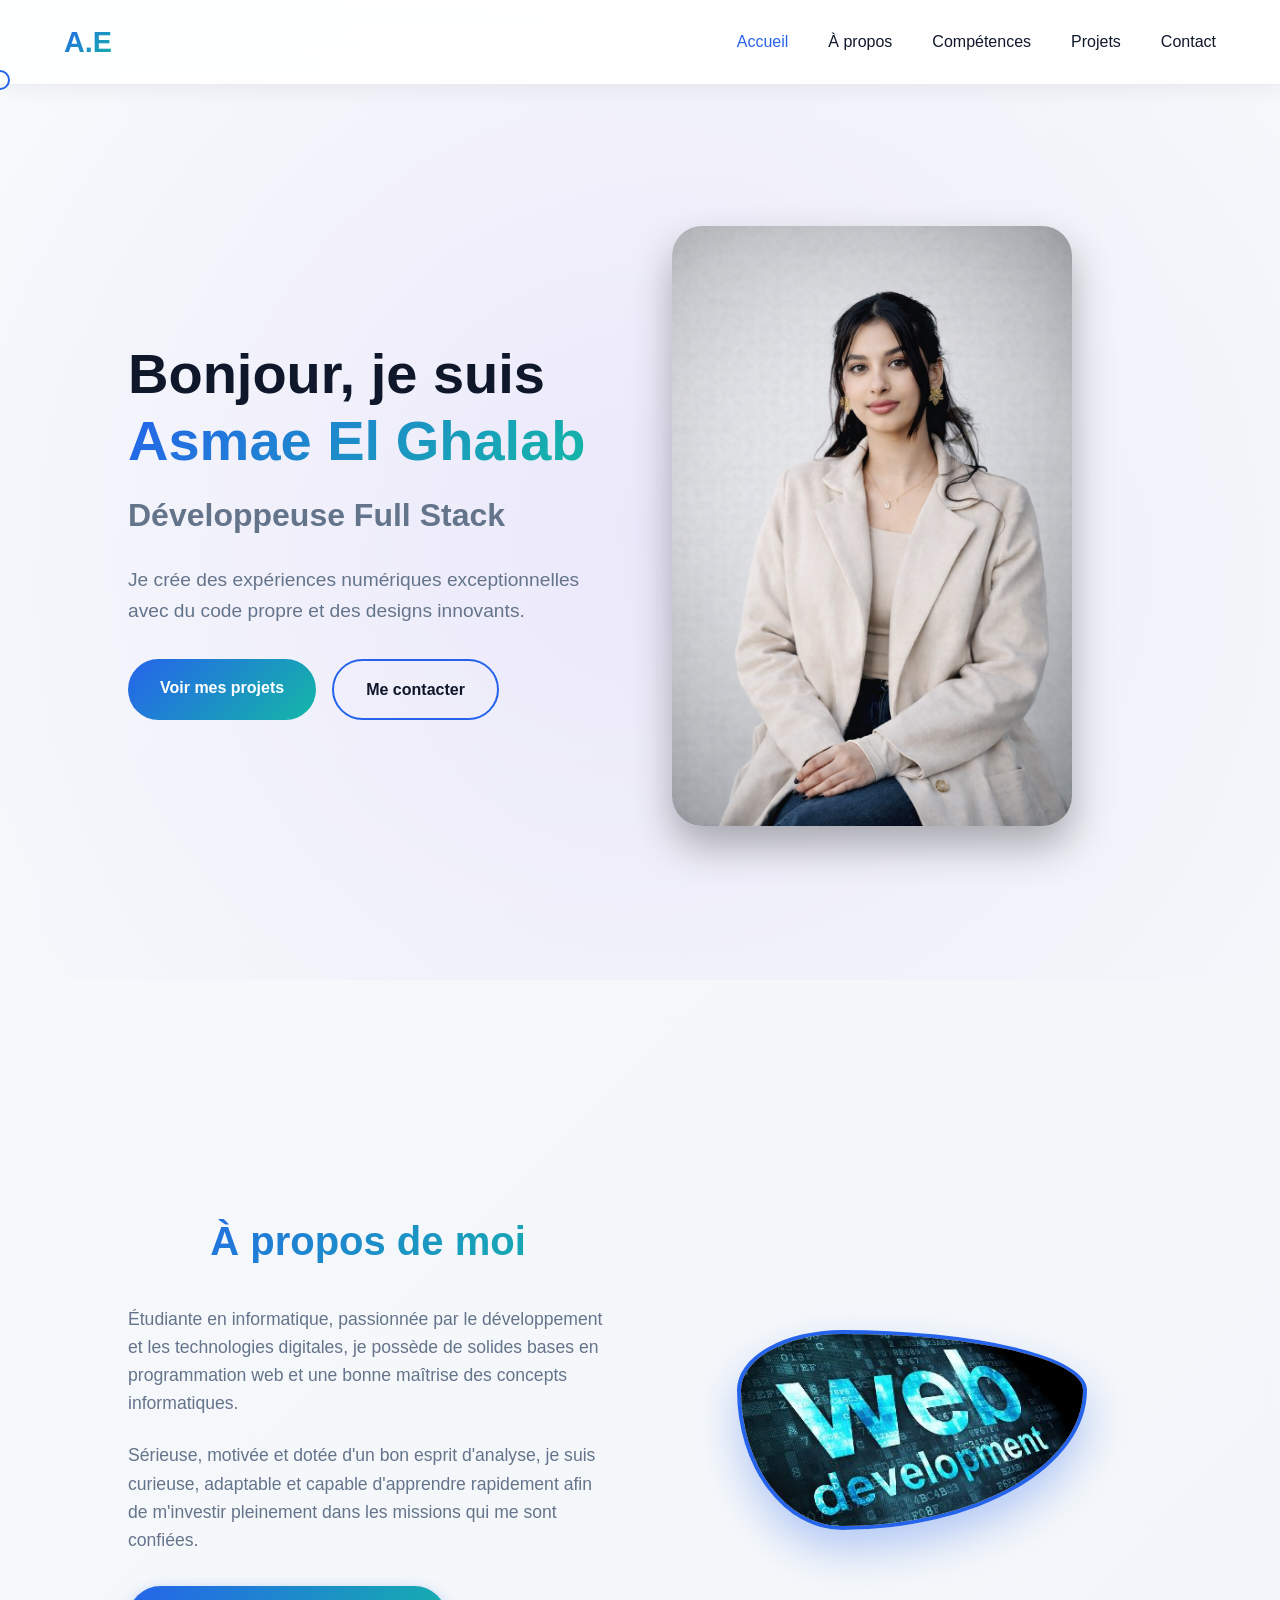
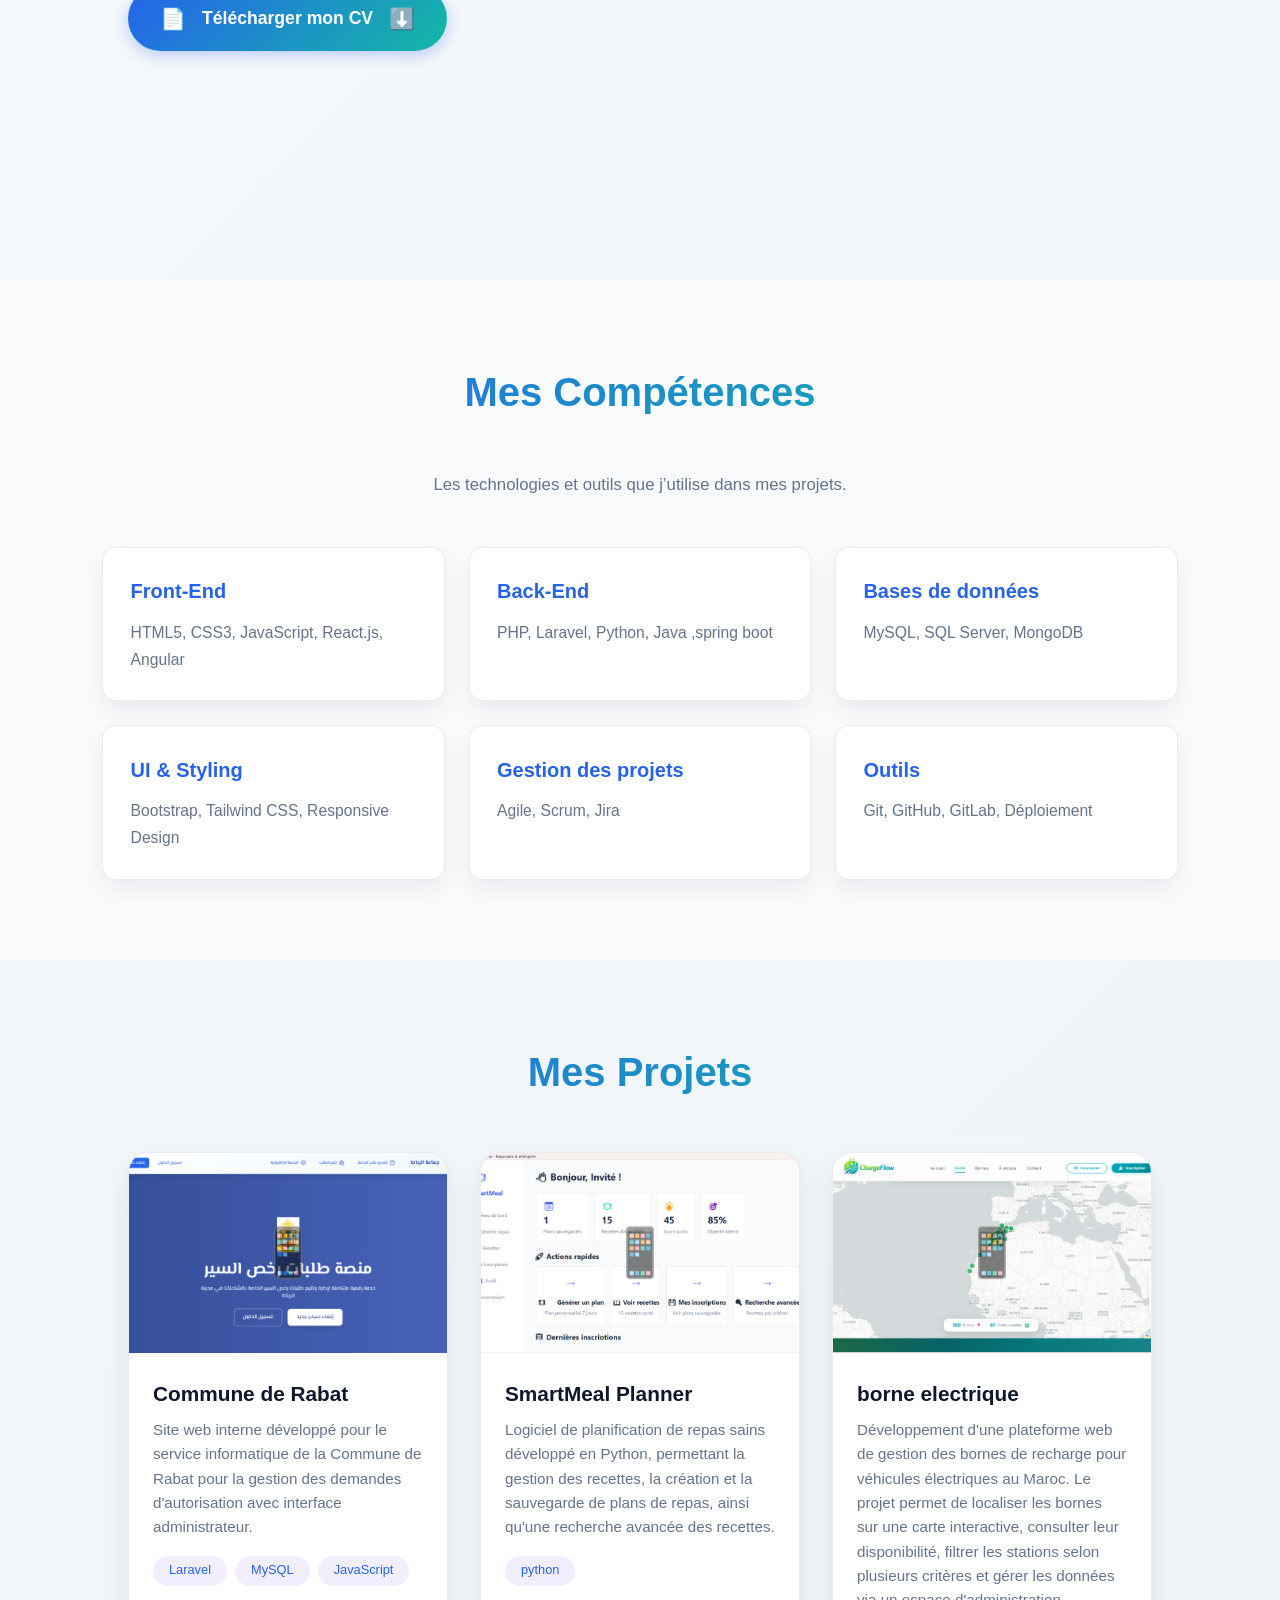
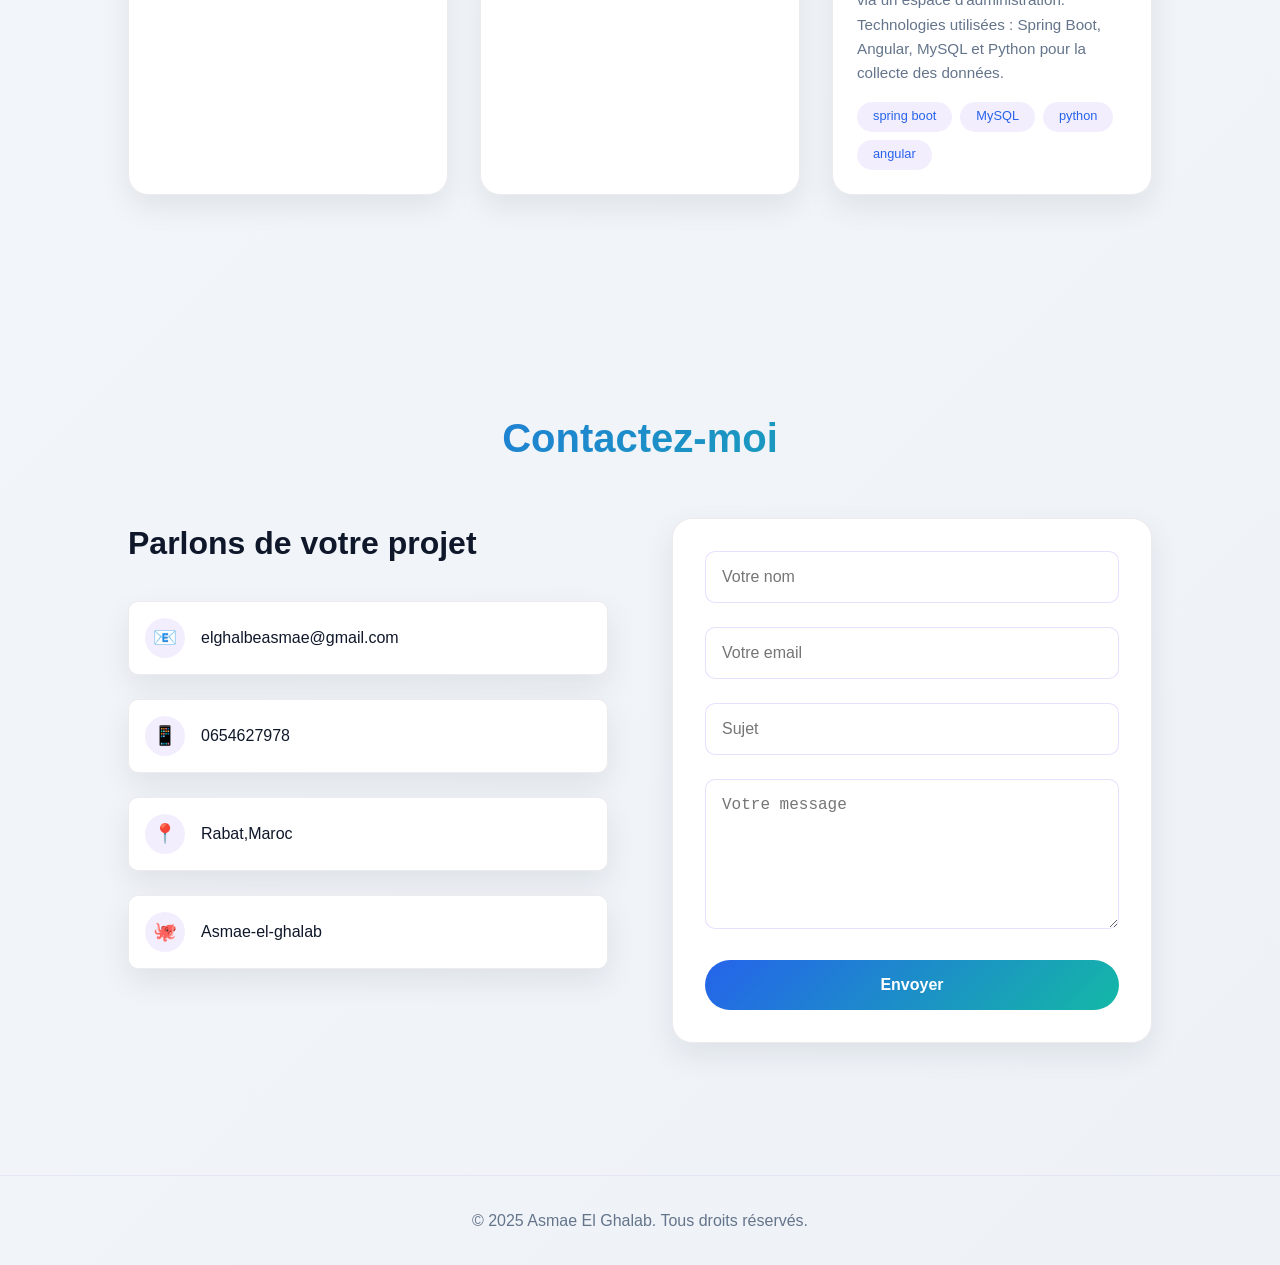
==== portfolio.html @ a7ee4164 "Initial commit" ====
<!DOCTYPE html>
<html lang="fr">
<head>
    <meta charset="UTF-8">
    <meta name="viewport" content="width=device-width, initial-scale=1.0">
    <title>Asmae El Ghalab - Développeuse Portfolio</title>
     <link rel="stylesheet" href="portfolio.css">
   
</head>
<body>
    <!-- Loader -->
    <div class="loader" id="loader">
        <div class="loader-text">Asmae EL GHALAB</div>
    </div>

    <!-- Custom Cursor -->
    <div class="cursor" id="cursor"></div>

    <!-- Navigation -->
    <nav>
        <div class="logo">A.E</div>
        <ul class="nav-links" id="navLinks">
            <li><a href="#home">Accueil</a></li>
            <li><a href="#about">À propos</a></li>
             <li><a href="#skills">Compétences</a></li>
            <li><a href="#projects">Projets</a></li>
            <li><a href="#contact">Contact</a></li>
        </ul>
        <div class="menu-toggle" id="menuToggle">
            <span></span>
            <span></span>
            <span></span>
        </div>
    </nav>

    <main>
        <!-- Hero Section -->
        <section id="home" class="hero">
            <div class="hero-content">
                <div class="hero-text">
                    <h1>Bonjour, je suis <span class="name">Asmae El Ghalab</span></h1>
                    <h2>Développeuse Full Stack</h2>
                    <p>Je crée des expériences numériques exceptionnelles avec du code propre et des designs innovants.</p>
                    <div class="hero-buttons">
                        <a href="#projects" class="btn btn-primary">Voir mes projets</a>
                        <a href="#contact" class="btn btn-outline">Me contacter</a>
                    </div>
                </div>
                <div class="hero-image">
                    <img src="imageA.png" alt="Asmae El Ghalab">
                </div>
            </div>
        </section>

        <!-- About Section -->
      <!-- About Section -->
<section id="about">
    <div class="about-content">
        <div class="about-text">
            <h2 class="section-title">À propos de moi</h2>
            <p>Étudiante en informatique, passionnée par le développement et les technologies digitales, je possède de solides bases en programmation web et une bonne maîtrise des concepts informatiques.</p>
            <p>Sérieuse, motivée et dotée d'un bon esprit d'analyse, je suis curieuse, adaptable et capable d'apprendre rapidement afin de m'investir pleinement dans les missions qui me sont confiées.</p>
            
            <!-- Bouton de téléchargement du CV -->
            <div class="cv-download">
                <a href="c:\Users\hp\Downloads\Black and White Simple Corporate Resume (2).pdf" download="Black and White Simple Corporate Resume (2).pdf" class="btn-cv">
                    <span class="cv-icon">📄</span>
                    Télécharger mon CV
                    <span class="download-icon">⬇️</span>
                </a>
            </div>
        </div>
          <div class="about-image">
            <img src="imageB.jpg" alt="Asmae El Ghalab" class="profile-image">
           
        </div>
       
    </div>
</section>
         <!-- Skills Section -->
<section id="skills" class="skills-section">
    <h2 class="section-title">Mes Compétences</h2>
    <p class="skills-subtitle">Les technologies et outils que j’utilise dans mes projets.</p>

    <div class="simple-skills-grid">
        <div class="simple-skill-card">
            <h3>Front-End</h3>
            <p>HTML5, CSS3, JavaScript, React.js, Angular </p>
        </div>

        <div class="simple-skill-card">
            <h3>Back-End</h3>
            <p>PHP, Laravel, Python, Java ,spring boot </p>
        </div>

        <div class="simple-skill-card">
            <h3>Bases de données</h3>
            <p>MySQL, SQL Server, MongoDB</p>
        </div>

        <div class="simple-skill-card">
            <h3>UI & Styling</h3>
            <p>Bootstrap, Tailwind CSS, Responsive Design</p>
        </div>

        <div class="simple-skill-card">
            <h3>Gestion des projets </h3>
            <p>Agile, Scrum, Jira</p>
        </div>

        <div class="simple-skill-card">
            <h3>Outils</h3>
            <p>Git, GitHub, GitLab, Déploiement</p>
        </div>
    </div>
</section>
        <!-- Projects Section -->
        <section id="projects">
            <h2 class="section-title">Mes Projets</h2>
            <div class="projects-grid" id="projectsGrid">
                <!-- Projects will be loaded dynamically with JavaScript -->
            </div>
        </section>

        <!-- Contact Section -->
        <section id="contact">
            <h2 class="section-title">Contactez-moi</h2>
            <div class="contact-content">
                <div class="contact-info">
                    <h2>Parlons de votre projet</h2>
                    
                    <div class="contact-details">
                        <div class="contact-item">
                            <div class="contact-icon">📧</div>
                            <div>elghalbeasmae@gmail.com</div>
                        </div>
                        <div class="contact-item">
                            <div class="contact-icon">📱</div>
                            <div>0654627978</div>
                        </div>
                        <div class="contact-item">
                            <div class="contact-icon">📍</div>
                            <div>Rabat,Maroc </div>
                        </div>
                       <div class="contact-item">
    <div class="contact-icon">🐙</div>
    <a href="https://github.com/Asmae-el-ghalab" target="_blank" style="color: var(--text-light); text-decoration: none;">Asmae-el-ghalab</a>
</div>
                    </div>
                </div>

           <!-- Modifiez votre formulaire comme ceci -->
       <!-- Ça marche sans configuration, sans JavaScript, immédiatement -->
    <form class="contact-form" action="https://formsubmit.co/elghalbeasmae@gmail.com" method="POST">
    <input type="hidden" name="_captcha" value="false">
    <input type="hidden" name="_template" value="box">
    <input type="hidden" name="_subject" value="Nouveau message depuis mon portfolio">
   

    <div class="form-group">
        <input type="text" name="Nom" placeholder="Votre nom" required>
    </div>

    <div class="form-group">
        <input type="email" name="Email" placeholder="Votre email" required>
    </div>

    <div class="form-group">
        <input type="text" name="Sujet" placeholder="Sujet" required>
    </div>

    <div class="form-group">
        <textarea name="Message" placeholder="Votre message" required></textarea>
    </div>

    <button type="submit" class="btn btn-primary" style="width: 100%;">
        Envoyer
    </button>
</form>
            </div>
        </section>
    </main>

    <footer>
        <p>&copy; 2025 Asmae El Ghalab. Tous droits réservés.</p>
    </footer>

    <script>
        // Projects data
        
        // Loader
        window.addEventListener('load', () => {
            setTimeout(() => {
                document.getElementById('loader').classList.add('hidden');
            }, 1500);
        });

        // Custom cursor
        const cursor = document.getElementById('cursor');
        
        document.addEventListener('mousemove', (e) => {
            cursor.style.left = e.clientX + 'px';
            cursor.style.top = e.clientY + 'px';
        });

        // Add hover effect to interactive elements
        const interactiveElements = document.querySelectorAll('a, button, .project-card, .skill-tag, .contact-item');
        interactiveElements.forEach(el => {
            el.addEventListener('mouseenter', () => cursor.classList.add('hover'));
            el.addEventListener('mouseleave', () => cursor.classList.remove('hover'));
        });

        // Mobile menu toggle
        const menuToggle = document.getElementById('menuToggle');
        const navLinks = document.getElementById('navLinks');

        menuToggle.addEventListener('click', () => {
            menuToggle.classList.toggle('active');
            navLinks.classList.toggle('active');
        });

        // Close mobile menu when clicking a link
        document.querySelectorAll('.nav-links a').forEach(link => {
            link.addEventListener('click', () => {
                menuToggle.classList.remove('active');
                navLinks.classList.remove('active');
            });
        });

        // Load projects dynamically
const projectsGrid = document.getElementById('projectsGrid');

const mesProjets = [
    {
        title: "Commune de Rabat",
        description: "Site web interne développé pour le service informatique de la Commune de Rabat pour la gestion des demandes d'autorisation avec interface administrateur.",
        tech: ['Laravel', 'MySQL', 'JavaScript'],
        imageUrl: 'app1.png',
        githubUrl: 'https://github.com/Asmae-el-ghalab/autorisation-circulation.git'
    },
    {
        title: "SmartMeal Planner",
        description: " Logiciel de planification de repas sains développé en Python, permettant la gestion des recettes, la création et la sauvegarde de plans de repas, ainsi qu'une recherche avancée des recettes.",
        tech: ['python'],
        imageUrl: 'app-recette.png',
        githubUrl: 'https://github.com/Asmae-el-ghalab/App-recette.git'
    }
    ,{
        title: "borne electrique ",
        description: "Développement d'une plateforme web de gestion des bornes de recharge pour véhicules électriques au Maroc. Le projet permet de localiser les bornes sur une carte interactive, consulter leur disponibilité, filtrer les stations selon plusieurs critères et gérer les données via un espace d'administration. Technologies utilisées : Spring Boot, Angular, MySQL et Python pour la collecte des données.",
        tech: ['spring boot', 'MySQL', 'python','angular'],
        imageUrl: 'borne.png',
        githubUrl: 'https://github.com/Asmae-el-ghalab/electric-charging-pipeline.git'
    }
];

projectsGrid.innerHTML = mesProjets.map(projet => {
    const techSpans = projet.tech.map(tech => `<span>${tech}</span>`).join('');

    return `
        <div class="project-card">
            <div class="project-image">
                <img src="${projet.imageUrl}" alt="${projet.title}" style="width: 100%; height: 100%; object-fit: cover;">
            </div>

            <div class="project-info">
                <h3>${projet.title}</h3>
                <p>${projet.description}</p>

                <div class="project-tech">
                    ${techSpans}
                </div>
            </div>

            <div class="project-links">
                <a href="${projet.githubUrl}" target="_blank" class="project-link">Code source</a>
            </div>
        </div>
    `;
}).join('');

        // Smooth scrolling for navigation links
        document.querySelectorAll('a[href^="#"]').forEach(anchor => {
            anchor.addEventListener('click', function (e) {
                e.preventDefault();
                const target = document.querySelector(this.getAttribute('href'));
                if (target) {
                    target.scrollIntoView({
                        behavior: 'smooth',
                        block: 'start'
                    });
                }
            });
        });

       

        // Animation on scroll
        const observerOptions = {
            threshold: 0.1,
            rootMargin: '0px 0px -50px 0px'
        };

        const observer = new IntersectionObserver((entries) => {
            entries.forEach(entry => {
                if (entry.isIntersecting) {
                    entry.target.style.opacity = '1';
                    entry.target.style.transform = 'translateY(0)';
                }
            });
        }, observerOptions);

        // Observe all sections and elements that should animate
        document.querySelectorAll('section, .stat-item, .project-card, .contact-item').forEach(el => {
            el.style.opacity = '0';
            el.style.transform = 'translateY(30px)';
            el.style.transition = 'opacity 0.6s ease, transform 0.6s ease';
            observer.observe(el);
        });

        // Active navigation link based on scroll position
        const sections = document.querySelectorAll('section');
        
        window.addEventListener('scroll', () => {
            let current = '';
            
            sections.forEach(section => {
                const sectionTop = section.offsetTop - 100;
                const sectionHeight = section.clientHeight;
                if (scrollY >= sectionTop && scrollY < sectionTop + sectionHeight) {
                    current = section.getAttribute('id');
                }
            });
            
            document.querySelectorAll('.nav-links a').forEach(link => {
                link.style.color = link.getAttribute('href') === `#${current}` 
                    ? 'var(--primary-color)' 
                    : 'var(--text-light)';
            });
        });
        // Gestion du téléchargement du CV avec feedback
document.addEventListener('DOMContentLoaded', function() {
    const cvButton = document.querySelector('.btn-cv');
    
    if (cvButton) {
        cvButton.addEventListener('click', function(e) {
            // Optionnel : Ajouter une classe pour l'animation de téléchargement
            this.classList.add('downloading');
            
            // Simuler un petit délai avant de retirer l'animation
            setTimeout(() => {
                this.classList.remove('downloading');
            }, 1000);
            
            // Le téléchargement se fera normalement grâce à l'attribut download
            // Vous pouvez ajouter un message de confirmation si vous voulez
            console.log('Téléchargement du CV en cours...');
        });
    }
}); 


    </script>
</body>
</html>
---- portfolio.css ----
/* ===== RESET & BASE ===== */
        * {
            margin: 0;
            padding: 0;
            box-sizing: border-box;
        }

        :root {
        --primary-color: #2563EB;
        --secondary-color: #14B8A6;
        --dark-bg: #F8FAFC;
        --darker-bg: #EEF2F7;
        --text-light: #0F172A;
        --text-gray: #64748B;
        --card-bg: #FFFFFF;
        --transition: all 0.3s ease;
}

        html {
            scroll-behavior: smooth;
        }

          body {
          font-family: 'Segoe UI', Tahoma, Geneva, Verdana, sans-serif;
          background: linear-gradient(135deg, #F8FAFC, #EEF2F7);
          color: var(--text-light);
          line-height: 1.6;
          overflow-x: hidden;
}
        /* ===== LOADER ===== */
        .loader {
            position: fixed;
            top: 0;
            left: 0;
            width: 100%;
            height: 100%;
            background: var(--darker-bg);
            display: flex;
            justify-content: center;
            align-items: center;
            z-index: 9999;
            transition: opacity 0.5s ease, visibility 0.5s ease;
        }

        .loader.hidden {
            opacity: 0;
            visibility: hidden;
        }

        .loader-text {
            font-size: 2rem;
            font-weight: bold;
            background: linear-gradient(135deg, var(--primary-color), var(--secondary-color));
            -webkit-background-clip: text;
            -webkit-text-fill-color: transparent;
            animation: pulse 1.5s ease-in-out infinite;
        }

        @keyframes pulse {
            0%, 100% { transform: scale(1); opacity: 1; }
            50% { transform: scale(1.1); opacity: 0.8; }
        }

        /* ===== CURSOR ===== */
        .cursor {
            width: 20px;
            height: 20px;
            border: 2px solid var(--primary-color);
            border-radius: 50%;
            position: fixed;
            pointer-events: none;
            z-index: 9999;
            transition: transform 0.2s ease;
            transform: translate(-50%, -50%);
        }

        .cursor.hover {
            transform: translate(-50%, -50%) scale(1.5);
            background: rgba(139, 92, 246, 0.1);
            border-color: var(--secondary-color);
        }

        /* ===== NAVIGATION ===== */
           nav {
    position: fixed;
    top: 0;
    width: 100%;
    padding: 1.2rem 5%;
    display: flex;
    justify-content: space-between;
    align-items: center;
    z-index: 1000;
    backdrop-filter: blur(14px);
    background: rgba(255, 255, 255, 0.85);
    border-bottom: 1px solid rgba(15, 23, 42, 0.08);
    box-shadow: 0 4px 20px rgba(15, 23, 42, 0.06);
}
        .logo {
            font-size: 1.8rem;
            font-weight: bold;
            background: linear-gradient(135deg, var(--primary-color), var(--secondary-color));
            -webkit-background-clip: text;
            -webkit-text-fill-color: transparent;
            cursor: pointer;
        }

        .nav-links {
            display: flex;
            gap: 2.5rem;
            list-style: none;
        }

        .nav-links a {
            color: var(--text-light);
            text-decoration: none;
            font-weight: 500;
            transition: var(--transition);
            position: relative;
        }

        .nav-links a::after {
            content: '';
            position: absolute;
            bottom: -5px;
            left: 0;
            width: 0;
            height: 2px;
            background: linear-gradient(135deg, var(--primary-color), var(--secondary-color));
            transition: var(--transition);
        }

        .nav-links a:hover {
            color: var(--primary-color);
        }

        .nav-links a:hover::after {
            width: 100%;
        }

        .menu-toggle {
            display: none;
            flex-direction: column;
            cursor: pointer;
        }

        .menu-toggle span {
            width: 25px;
            height: 3px;
            background: var(--text-light);
            margin: 3px 0;
            transition: var(--transition);
        }

        /* ===== MAIN CONTENT ===== */
        main {
            margin-top: 80px;
        }

        section {
            padding: 5rem 10%;
            min-height: 100vh;
            display: flex;
            flex-direction: column;
            justify-content: center;
        }
        /* Style pour l'image */
.about-image {
    position: relative;
    display: flex;
    flex-direction: column;
    align-items: center;
    justify-content: center;
}

.profile-image {
    width: 100%;
    max-width: 350px;
    height: auto;
    border-radius: 30% 70% 70% 30% / 30% 30% 70% 70%;
    object-fit: cover;
    box-shadow: 0 20px 40px rgba(37, 99, 235, 0.3);
    border: 4px solid var(--primary-color);
    transition: all 0.5s ease;
    animation: floatImage 6s ease-in-out infinite;
}

.profile-image:hover {
    transform: scale(1.02);
    box-shadow: 0 30px 60px rgba(37, 99, 235, 0.4);
    border-color: var(--secondary-color);
}

@keyframes floatImage {
    0%, 100% {
        transform: translateY(0);
    }
    50% {
        transform: translateY(-20px);
    }
}

.image-caption {
    margin-top: 1.5rem;
    text-align: center;
    background: var(--card-bg);
    padding: 0.8rem 2rem;
    border-radius: 50px;
    border: 1px solid var(--primary-color);
    box-shadow: 0 5px 15px rgba(37, 99, 235, 0.2);
}

.caption-text {
    display: block;
    font-size: 1.2rem;
    font-weight: 600;
    color: var(--primary-color);
}

.caption-title {
    display: block;
    font-size: 0.9rem;
    color: var(--text-gray);
    margin-top: 0.2rem;
}

/* Ajustement responsive pour l'image */
@media (max-width: 968px) {
    .about-image {
        order: -1; /* L'image apparaît en premier sur mobile */
        margin-bottom: 2rem;
    }
    
    .profile-image {
        max-width: 280px;
    }
}

@media (max-width: 480px) {
    .profile-image {
        max-width: 220px;
    }
    
    .image-caption {
        padding: 0.6rem 1.5rem;
    }
    
    .caption-text {
        font-size: 1rem;
    }
}
        /* ===== HERO SECTION ===== */
        .hero {
            position: relative;
            overflow: hidden;
        }

        .hero::before {
            content: '';
            position: absolute;
            top: -50%;
            right: -50%;
            width: 200%;
            height: 200%;
            background: radial-gradient(circle, rgba(139, 92, 246, 0.1) 0%, transparent 50%);
            animation: rotate 30s linear infinite;
        }

        @keyframes rotate {
            from { transform: rotate(0deg); }
            to { transform: rotate(360deg); }
        }

        .hero-content {
            display: grid;
            grid-template-columns: 1fr 1fr;
            gap: 4rem;
            align-items: center;
            position: relative;
            z-index: 1;
        }

        .hero-text h1 {
            font-size: 3.5rem;
            margin-bottom: 1rem;
            line-height: 1.2;
        }

        .hero-text .name {
            background: linear-gradient(135deg, var(--primary-color), var(--secondary-color));
            -webkit-background-clip: text;
            -webkit-text-fill-color: transparent;
        }

        .hero-text h2 {
            font-size: 2rem;
            color: var(--text-gray);
            margin-bottom: 1.5rem;
        }

        .hero-text p {
            font-size: 1.2rem;
            color: var(--text-gray);
            margin-bottom: 2rem;
            max-width: 500px;
        }

        .hero-buttons {
            display: flex;
            gap: 1rem;
        }

        .btn {
            padding: 1rem 2rem;
            border: none;
            border-radius: 50px;
            font-size: 1rem;
            font-weight: 600;
            cursor: pointer;
            transition: var(--transition);
            text-decoration: none;
            display: inline-block;
        }

        .btn-primary {
            background: linear-gradient(135deg, var(--primary-color), var(--secondary-color));
            color: white;
        }

        .btn-primary:hover {
            transform: translateY(-3px);
            box-shadow: 0 10px 20px rgba(139, 92, 246, 0.3);
        }

        .btn-outline {
            border: 2px solid var(--primary-color);
            background: transparent;
            color: var(--text-light);
        }

        .btn-outline:hover {
            background: var(--primary-color);
            transform: translateY(-3px);
        }

        .hero-image {
            position: relative;
        }

        .hero-image img {
            width: 100%;
            max-width: 400px;
            border-radius: 30px;
            box-shadow: 0 20px 40px rgba(0, 0, 0, 0.3);
            animation: float 6s ease-in-out infinite;
            filter: grayscale(20%);
            transition: var(--transition);
        }

        .hero-image img:hover {
            filter: grayscale(0%);
            transform: scale(1.02);
        }

        @keyframes float {
            0%, 100% { transform: translateY(0); }
            50% { transform: translateY(-20px); }
        }

        /* ===== ABOUT SECTION ===== */
        .about-content {
            display: grid;
            grid-template-columns: 1fr 1fr;
            gap: 4rem;
            align-items: center;
        }

        .about-text h2 {
            font-size: 2.5rem;
            margin-bottom: 2rem;
            background: linear-gradient(135deg, var(--primary-color), var(--secondary-color));
            -webkit-background-clip: text;
            -webkit-text-fill-color: transparent;
        }

        .about-text p {
            color: var(--text-gray);
            margin-bottom: 1.5rem;
            font-size: 1.1rem;
        }

        .skills {
            display: flex;
            flex-wrap: wrap;
            gap: 1rem;
            margin-top: 2rem;
        }

        .skill-tag {
            padding: 0.5rem 1.5rem;
            background: var(--card-bg);
            border-radius: 50px;
            font-size: 0.9rem;
            color: var(--text-light);
            border: 1px solid var(--primary-color);
            transition: var(--transition);
            cursor: default;
        }

        .skill-tag:hover {
            background: var(--primary-color);
            transform: translateY(-3px);
        }

        .about-stats {
            display: grid;
            grid-template-columns: repeat(2, 1fr);
            gap: 2rem;
        }

        .stat-item {
            text-align: center;
            padding: 2rem;
            background: var(--card-bg);
            border-radius: 20px;
            transition: var(--transition);
        }

        .stat-item:hover {
            transform: translateY(-10px);
            box-shadow: 0 10px 30px rgba(139, 92, 246, 0.2);
        }

        .stat-number {
            font-size: 2.5rem;
            font-weight: bold;
            background: linear-gradient(135deg, var(--primary-color), var(--secondary-color));
            -webkit-background-clip: text;
            -webkit-text-fill-color: transparent;
        }

        .stat-label {
            color: var(--text-gray);
            margin-top: 0.5rem;
        }

        /* ===== PROJECTS SECTION ===== */
        .section-title {
            font-size: 2.5rem;
            text-align: center;
            margin-bottom: 3rem;
            background: linear-gradient(135deg, var(--primary-color), var(--secondary-color));
            -webkit-background-clip: text;
            -webkit-text-fill-color: transparent;
        }

        .projects-grid {
            display: grid;
            grid-template-columns: repeat(auto-fit, minmax(300px, 1fr));
            gap: 2rem;
        }

        .project-card {
            background: var(--card-bg);
            border-radius: 20px;
            overflow: hidden;
            transition: var(--transition);
            cursor: pointer;
            position: relative;
        }

        .project-card:hover {
            transform: translateY(-10px);
            box-shadow: 0 20px 40px rgba(139, 92, 246, 0.2);
        }

        .project-image {
            width: 100%;
            height: 200px;
            background: linear-gradient(135deg, var(--primary-color), var(--secondary-color));
            position: relative;
            overflow: hidden;
        }

        .project-image::before {
            content: '📱';
            position: absolute;
            top: 50%;
            left: 50%;
            transform: translate(-50%, -50%);
            font-size: 3rem;
            opacity: 0.5;
        }

        .project-info {
            padding: 1.5rem;
        }

        .project-info h3 {
            font-size: 1.3rem;
            margin-bottom: 0.5rem;
        }

        .project-info p {
            color: var(--text-gray);
            margin-bottom: 1rem;
            font-size: 0.95rem;
        }

        .project-tech {
            display: flex;
            flex-wrap: wrap;
            gap: 0.5rem;
        }

        .project-tech span {
            padding: 0.3rem 1rem;
            background: rgba(139, 92, 246, 0.1);
            border-radius: 50px;
            font-size: 0.8rem;
            color: var(--primary-color);
        }

        .project-links {
            position: absolute;
            top: 0;
            left: 0;
            width: 100%;
            height: 100%;
            background: rgba(15, 23, 42, 0.9);
            display: flex;
            justify-content: center;
            align-items: center;
            gap: 1rem;
            opacity: 0;
            transition: var(--transition);
        }

        .project-card:hover .project-links {
            opacity: 1;
        }

        .project-link {
            padding: 0.8rem 1.5rem;
            background: var(--primary-color);
            color: white;
            text-decoration: none;
            border-radius: 50px;
            transition: var(--transition);
        }

        .project-link:hover {
            background: var(--secondary-color);
            transform: scale(1.1);
        }

        /* ===== CONTACT SECTION ===== */
        .contact-content {
            display: grid;
            grid-template-columns: 1fr 1fr;
            gap: 4rem;
            align-items: start;
        }

        .contact-info h2 {
            font-size: 2rem;
            margin-bottom: 1.5rem;
        }

        .contact-details {
            margin-top: 2rem;
        }

        .contact-item {
            display: flex;
            align-items: center;
            gap: 1rem;
            margin-bottom: 1.5rem;
            padding: 1rem;
            background: var(--card-bg);
            border-radius: 10px;
            transition: var(--transition);
        }

        .contact-item:hover {
            transform: translateX(10px);
            background: linear-gradient(135deg, var(--primary-color), var(--secondary-color));
        }

        .contact-icon {
            width: 40px;
            height: 40px;
            background: rgba(139, 92, 246, 0.1);
            border-radius: 50%;
            display: flex;
            align-items: center;
            justify-content: center;
            font-size: 1.2rem;
        }

        .contact-form {
            background: var(--card-bg);
            padding: 2rem;
            border-radius: 20px;
        }

        .form-group {
            margin-bottom: 1.5rem;
        }

        .form-group input,
        .form-group textarea {
            width: 100%;
            padding: 1rem;
            background: rgba(255, 255, 255, 0.05);
            border: 1px solid rgba(139, 92, 246, 0.2);
            border-radius: 10px;
            color: var(--text-light);
            font-size: 1rem;
            transition: var(--transition);
        }

        .form-group input:focus,
        .form-group textarea:focus {
            outline: none;
            border-color: var(--primary-color);
            background: rgba(139, 92, 246, 0.1);
        }

        .form-group textarea {
            height: 150px;
            resize: vertical;
        }

        /* ===== FOOTER ===== */
        footer {
            text-align: center;
            padding: 2rem;
            border-top: 1px solid rgba(139, 92, 246, 0.1);
            color: var(--text-gray);
        }

        /* ===== RESPONSIVE DESIGN ===== */
        @media (max-width: 968px) {
            .hero-content,
            .about-content,
            .contact-content {
                grid-template-columns: 1fr;
                text-align: center;
            }

            .hero-text p {
                margin: 0 auto 2rem;
            }

            .hero-buttons {
                justify-content: center;
            }

            .hero-image {
                order: -1;
            }

            .hero-image img {
                max-width: 300px;
                margin: 0 auto;
            }

            .about-stats {
                margin-top: 2rem;
            }

            .nav-links {
                position: fixed;
                top: 80px;
                left: -100%;
                width: 100%;
                height: calc(100vh - 80px);
                background: var(--dark-bg);
                flex-direction: column;
                align-items: center;
                justify-content: center;
                transition: var(--transition);
                backdrop-filter: blur(10px);
            }

            .nav-links.active {
                left: 0;
            }

            .menu-toggle {
                display: flex;
            }

            .menu-toggle.active span:nth-child(1) {
                transform: rotate(45deg) translate(8px, 6px);
            }

            .menu-toggle.active span:nth-child(2) {
                opacity: 0;
            }

            .menu-toggle.active span:nth-child(3) {
                transform: rotate(-45deg) translate(7px, -5px);
            }
        }

        @media (max-width: 480px) {
            section {
                padding: 3rem 5%;
            }

            .hero-text h1 {
                font-size: 2.5rem;
            }

            .hero-text h2 {
                font-size: 1.5rem;
            }

            .btn {
                padding: 0.8rem 1.5rem;
            }
        } 
        /* Bouton de téléchargement CV */
.cv-download {
    margin-top: 2rem;
    text-align: left;
}

.btn-cv {
    display: inline-flex;
    align-items: center;
    gap: 1rem;
    background: linear-gradient(135deg, var(--primary-color), var(--secondary-color));
    color: white;
    padding: 1rem 2rem;
    border-radius: 50px;
    text-decoration: none;
    font-weight: 600;
    font-size: 1.1rem;
    transition: all 0.3s ease;
    border: none;
    cursor: pointer;
    box-shadow: 0 4px 15px rgba(37, 99, 235, 0.3);
    position: relative;
    overflow: hidden;
}

.btn-cv::before {
    content: '';
    position: absolute;
    top: 0;
    left: -100%;
    width: 100%;
    height: 100%;
    background: linear-gradient(90deg, transparent, rgba(255, 255, 255, 0.2), transparent);
    transition: left 0.5s ease;
}

.btn-cv:hover {
    transform: translateY(-3px);
    box-shadow: 0 8px 25px rgba(37, 99, 235, 0.4);
}

.btn-cv:hover::before {
    left: 100%;
}

.btn-cv:active {
    transform: translateY(-1px);
}

.cv-icon, .download-icon {
    font-size: 1.3rem;
    transition: transform 0.3s ease;
}

.btn-cv:hover .download-icon {
    transform: translateY(3px);
}

/* Animation de chargement (optionnelle) */
.btn-cv.downloading {
    pointer-events: none;
    opacity: 0.8;
}

.btn-cv.downloading .download-icon {
    animation: bounce 1s infinite;
}

@keyframes bounce {
    0%, 100% { transform: translateY(0); }
    50% { transform: translateY(5px); }
}

/* Responsive */
@media (max-width: 768px) {
    .btn-cv {
        padding: 0.8rem 1.5rem;
        font-size: 1rem;
    }
}
/* Skills Section */
.skills-section {
    padding: 5rem 8%;
    background: linear-gradient(135deg, rgba(37, 99, 235, 0.05), rgba(124, 58, 237, 0.05));
    min-height: auto;
}

.skills-subtitle {
    text-align: center;
    color: var(--text-gray);
    margin-bottom: 3rem;
    font-size: 1.1rem;
}

.skills-grid {
    display: grid;
    grid-template-columns: repeat(auto-fit, minmax(350px, 1fr));
    gap: 2rem;
    max-width: 1400px;
    margin: 0 auto;
}

.skill-card {
    background: var(--card-bg);
    border-radius: 20px;
    padding: 1.8rem;
    border: 1px solid rgba(37, 99, 235, 0.1);
    transition: all 0.3s ease;
    position: relative;
    overflow: hidden;
}

.skill-card::before {
    content: '';
    position: absolute;
    top: 0;
    left: 0;
    width: 4px;
    height: 100%;
    background: linear-gradient(to bottom, var(--primary-color), var(--secondary-color));
    transition: width 0.3s ease;
}

.skill-card:hover {
    transform: translateY(-5px);
    box-shadow: 0 20px 40px rgba(37, 99, 235, 0.2);
    border-color: var(--primary-color);
}

.skill-card:hover::before {
    width: 6px;
}

.skill-header {
    display: flex;
    align-items: center;
    gap: 1rem;
    margin-bottom: 1.5rem;
    border-bottom: 2px solid rgba(37, 99, 235, 0.2);
    padding-bottom: 1rem;
}

.skill-icon {
    font-size: 2rem;
    background: linear-gradient(135deg, var(--primary-color), var(--secondary-color));
    -webkit-background-clip: text;
    -webkit-text-fill-color: transparent;
}

.skill-header h3 {
    color: var(--primary-color);
    font-size: 1.3rem;
    font-weight: 600;
}

.skill-content {
    display: flex;
    flex-direction: column;
    gap: 1.2rem;
}

.skill-item {
    display: flex;
    flex-direction: column;
    gap: 0.5rem;
}

.skill-label {
    color: var(--text-gray);
    font-size: 0.9rem;
    font-weight: 500;
    text-transform: uppercase;
    letter-spacing: 0.5px;
}

.skill-item .skill-tags {
    display: flex;
    flex-wrap: wrap;
    gap: 0.5rem;
    justify-content: flex-start;
    margin: 0;
}

.skill-item .skill-tag {
    background: rgba(37, 99, 235, 0.1);
    color: var(--text-light);
    padding: 0.4rem 1rem;
    border-radius: 20px;
    font-size: 0.9rem;
    border: 1px solid rgba(37, 99, 235, 0.3);
    transition: all 0.3s;
    cursor: default;
}

.skill-item .skill-tag:hover {
    background: var(--primary-color);
    transform: translateY(-2px);
    box-shadow: 0 5px 15px rgba(37, 99, 235, 0.3);
}

/* Animation au scroll */
.skill-card {
    opacity: 0;
    transform: translateY(30px);
    animation: fadeInUp 0.6s ease forwards;
}

.skill-card:nth-child(1) { animation-delay: 0.1s; }
.skill-card:nth-child(2) { animation-delay: 0.2s; }
.skill-card:nth-child(3) { animation-delay: 0.3s; }
.skill-card:nth-child(4) { animation-delay: 0.4s; }
.skill-card:nth-child(5) { animation-delay: 0.5s; }

@keyframes fadeInUp {
    to {
        opacity: 1;
        transform: translateY(0);
    }
}

/* Responsive */
@media (max-width: 768px) {
    .skills-grid {
        grid-template-columns: 1fr;
        gap: 1.5rem;
    }
    
    .skill-card {
        padding: 1.5rem;
    }
    
    .skill-header h3 {
        font-size: 1.2rem;
    }
    
    .skill-icon {
        font-size: 1.8rem;
    }
}

@media (max-width: 480px) {
    .skills-section {
        padding: 3rem 5%;
    }
    
    .skills-subtitle {
        font-size: 1rem;
    }
    
    .skill-item .skill-tag {
        padding: 0.3rem 0.8rem;
        font-size: 0.85rem;
    }
}
/* Alternative avec Grid */
.skills-center {
    display: grid;
    grid-template-columns: repeat(2, minmax(300px, 350px));
    justify-content: center;     /* Centre horizontalement la grille */
    align-content: center;       /* Centre verticalement */
    gap: 2rem;
    min-height: 500px;
    margin: 0 auto;
    width: fit-content;          /* Ajuste la largeur au contenu */
}
.project-card,
.skill-card,
.contact-form,
.contact-item,
.stat-item {
    background: #FFFFFF;
    border: 1px solid rgba(15, 23, 42, 0.08);
    box-shadow: 0 12px 30px rgba(15, 23, 42, 0.08);
}
.skills-section {
    padding: 5rem 8%;
    background: #F8FAFC;
    min-height: auto;
}

.skills-subtitle {
    text-align: center;
    color: var(--text-gray);
    margin-bottom: 3rem;
    font-size: 1.05rem;
}

.simple-skills-grid {
    display: grid;
    grid-template-columns: repeat(auto-fit, minmax(260px, 1fr));
    gap: 1.5rem;
    max-width: 1100px;
    margin: 0 auto;
}

.simple-skill-card {
    background: #FFFFFF;
    border: 1px solid rgba(15, 23, 42, 0.08);
    border-radius: 14px;
    padding: 1.7rem;
    box-shadow: 0 10px 25px rgba(15, 23, 42, 0.06);
    transition: all 0.3s ease;
}

.simple-skill-card:hover {
    transform: translateY(-6px);
    border-color: var(--primary-color);
    box-shadow: 0 16px 35px rgba(37, 99, 235, 0.12);
}

.simple-skill-card h3 {
    color: var(--primary-color);
    font-size: 1.25rem;
    margin-bottom: 0.8rem;
}

.simple-skill-card p {
    color: var(--text-gray);
    font-size: 0.98rem;
    line-height: 1.7;
}
@media (max-width: 768px) {
    .skills-center {
        grid-template-columns: 1fr;  /* Une seule colonne sur mobile */
        justify-items: center;        /* Centre les cartes */
    }
}
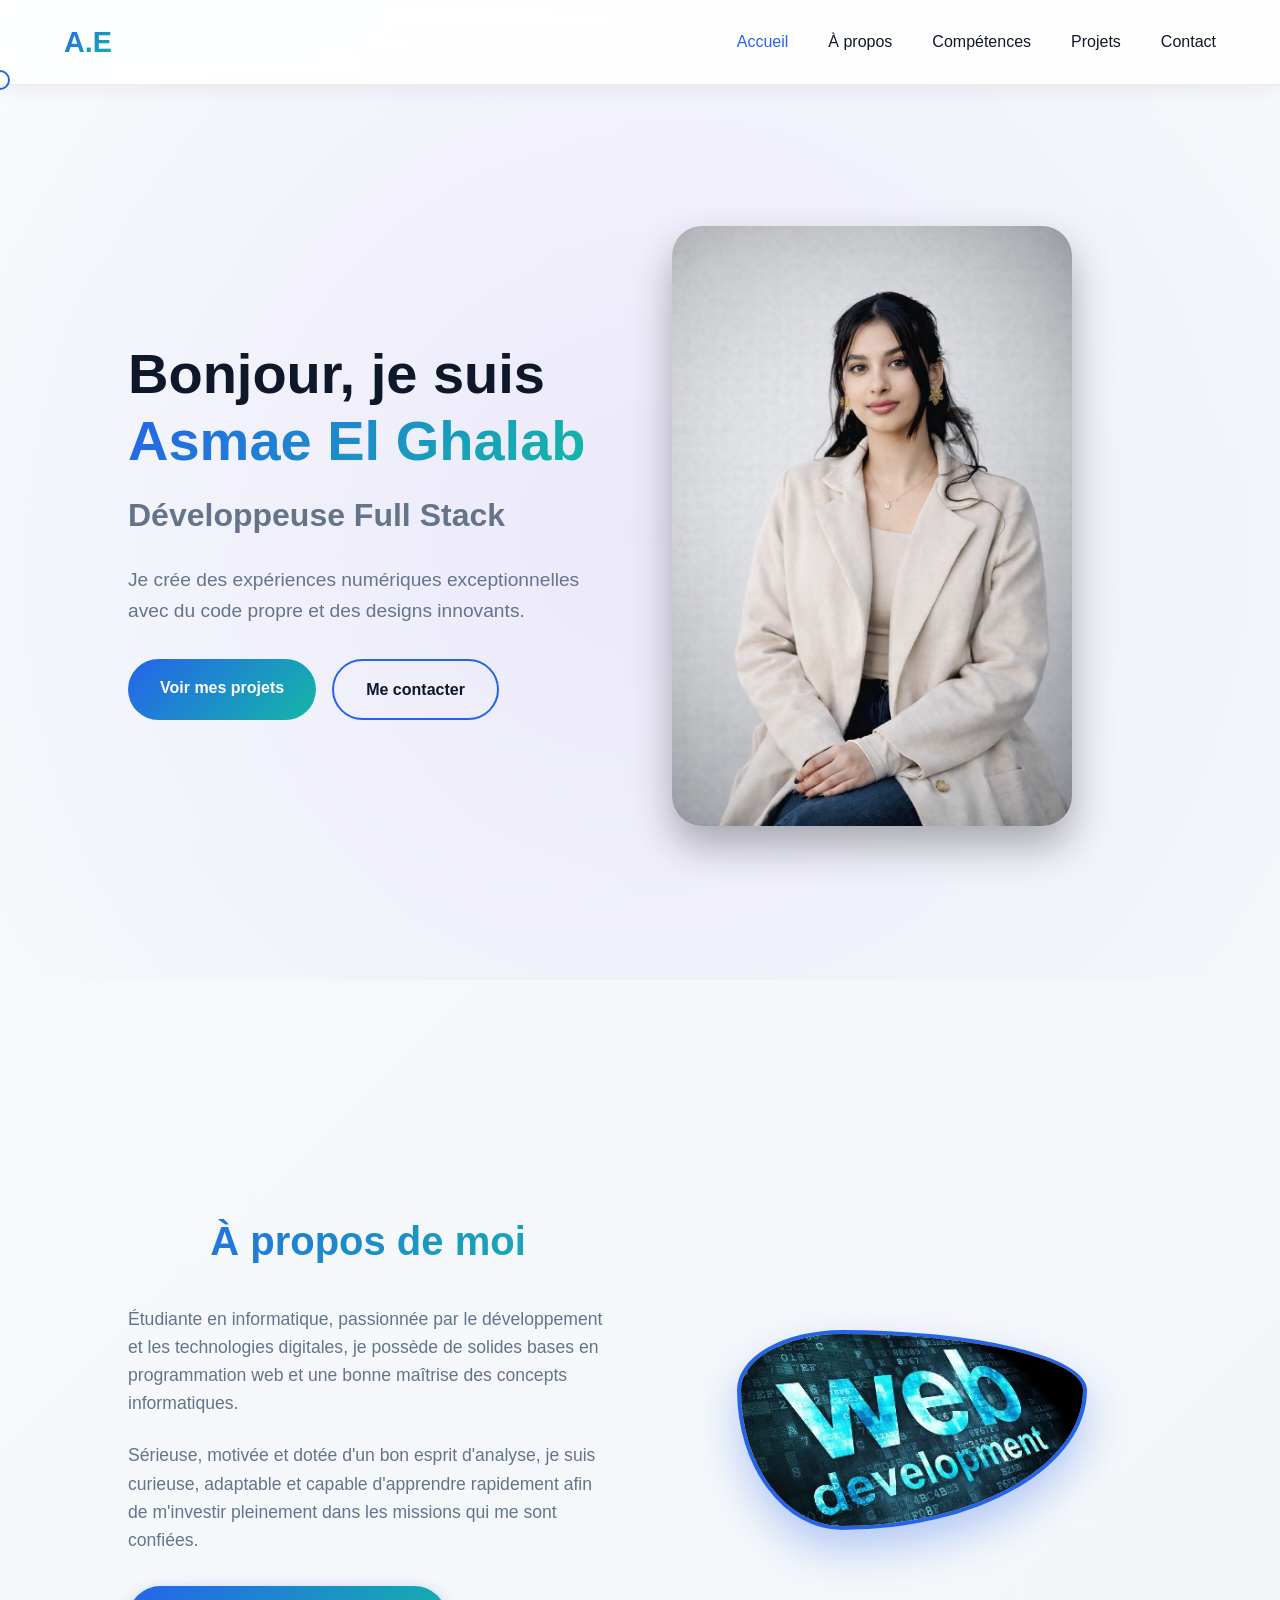
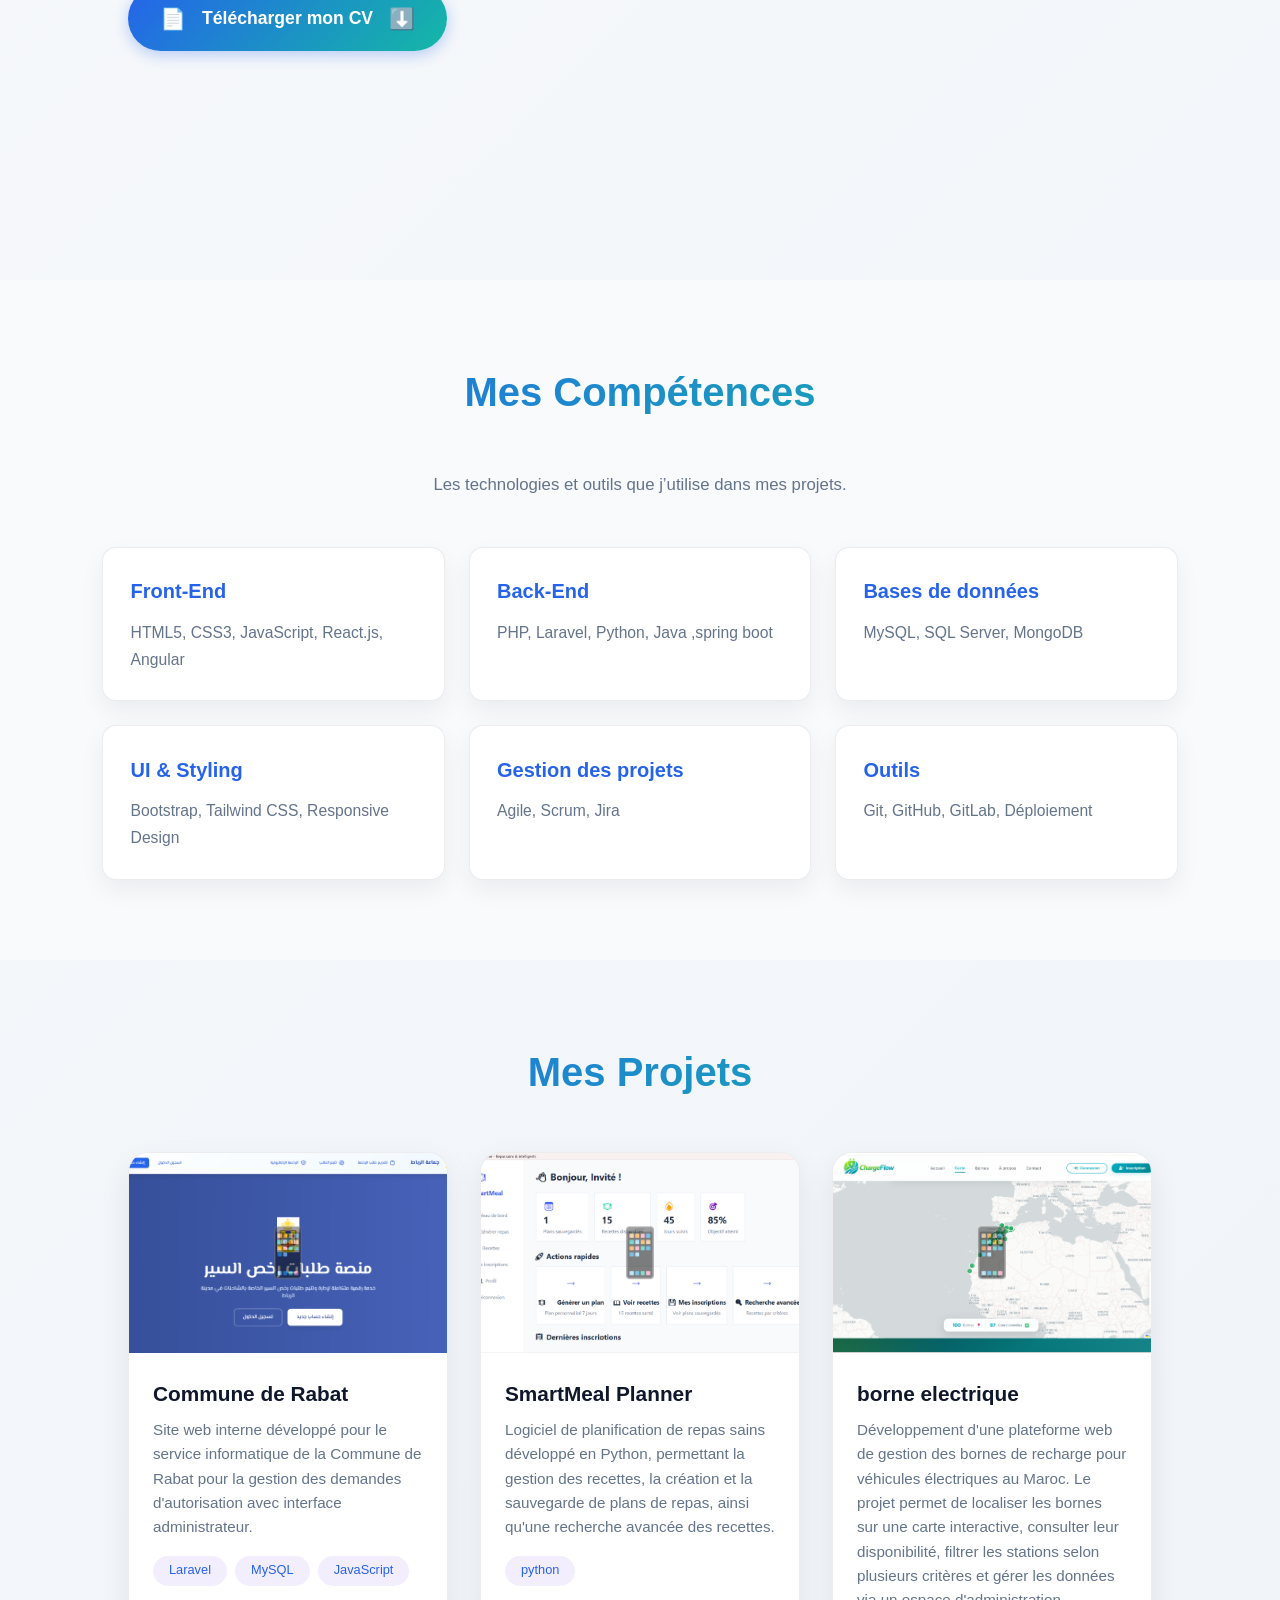
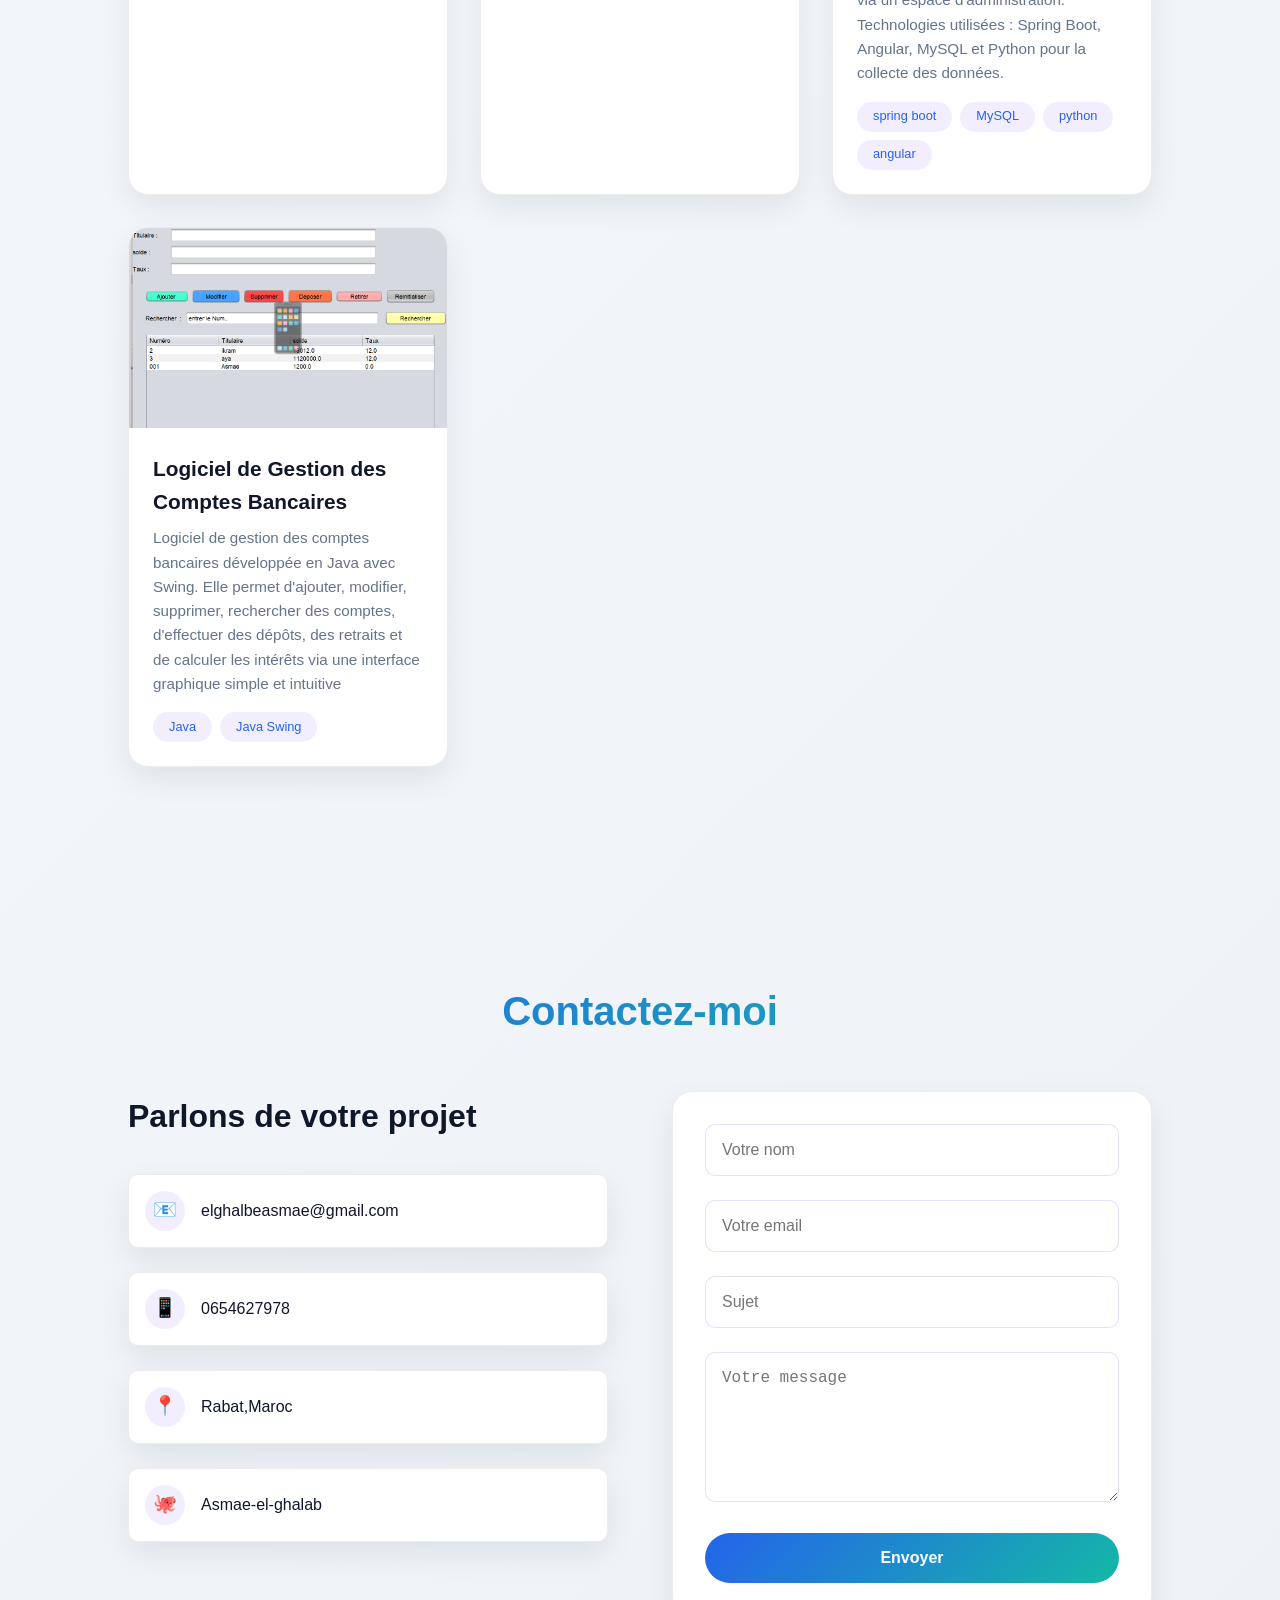
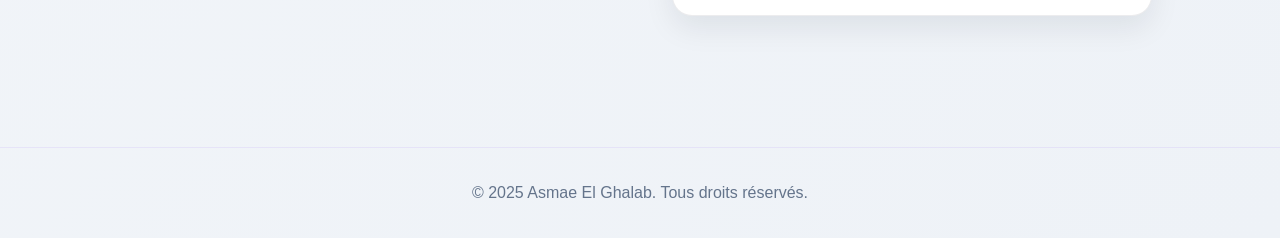
==== commit 392813ab: "Mise à jour du portfolio" ====
--- a/portfolio.html
+++ b/portfolio.html
@@ -251,7 +251,15 @@
         tech: ['spring boot', 'MySQL', 'python','angular'],
         imageUrl: 'borne.png',
         githubUrl: 'https://github.com/Asmae-el-ghalab/electric-charging-pipeline.git'
-    }
+    } , 
+    {
+        title: " Logiciel de Gestion des Comptes Bancaires ",
+        description: "Logiciel de gestion des comptes bancaires développée en Java avec Swing. Elle permet d'ajouter, modifier, supprimer, rechercher des comptes, d'effectuer des dépôts, des retraits et de calculer les intérêts via une interface graphique simple et intuitive",
+        tech: ['Java','Java Swing'],
+        imageUrl: 'banque.png',
+        githubUrl: 'https://github.com/Asmae-el-ghalab/Gestion-Comptes-Bancaires.git'
+    } 
+
 ];
 
 projectsGrid.innerHTML = mesProjets.map(projet => {
--- a/portfolio.css
+++ b/portfolio.css
@@ -1048,4 +1048,114 @@
         grid-template-columns: 1fr;  /* Une seule colonne sur mobile */
         justify-items: center;        /* Centre les cartes */
     }
+} 
+/* ==========================
+   RESPONSIVE - MES COMPÉTENCES
+========================== */
+
+/* Tablette */
+@media (max-width: 992px) {
+
+    .skills-section {
+        padding: 4rem 6%;
+    }
+
+    .simple-skills-grid,
+    .skills-grid {
+        grid-template-columns: repeat(2, 1fr);
+        gap: 1.5rem;
+    }
+
+    .simple-skill-card,
+    .skill-card {
+        padding: 1.5rem;
+    }
+
+    .skill-header h3,
+    .simple-skill-card h3 {
+        font-size: 1.2rem;
+    }
+}
+
+/* Mobile */
+@media (max-width: 768px) {
+
+    .skills-section {
+        padding: 3rem 5%;
+    }
+
+    .skills-subtitle {
+        font-size: 1rem;
+        margin-bottom: 2rem;
+    }
+
+    .simple-skills-grid,
+    .skills-grid,
+    .skills-center {
+        grid-template-columns: 1fr;
+        width: 100%;
+        gap: 1.2rem;
+    }
+
+    .simple-skill-card,
+    .skill-card {
+        width: 100%;
+        padding: 1.3rem;
+    }
+
+    .skill-header {
+        flex-direction: row;
+        align-items: center;
+        gap: 0.8rem;
+    }
+
+    .skill-header h3,
+    .simple-skill-card h3 {
+        font-size: 1.1rem;
+    }
+
+    .skill-icon {
+        font-size: 1.6rem;
+    }
+
+    .skill-item .skill-tags {
+        justify-content: flex-start;
+    }
+
+    .skill-item .skill-tag {
+        font-size: 0.85rem;
+        padding: 0.4rem 0.8rem;
+    }
+}
+
+/* Petit téléphone */
+@media (max-width: 480px) {
+
+    .skills-section {
+        padding: 2.5rem 1rem;
+    }
+
+    .section-title {
+        font-size: 2rem;
+    }
+
+    .skills-subtitle {
+        font-size: 0.95rem;
+    }
+
+    .simple-skill-card,
+    .skill-card {
+        padding: 1rem;
+        border-radius: 12px;
+    }
+
+    .skill-header h3,
+    .simple-skill-card h3 {
+        font-size: 1rem;
+    }
+
+    .skill-item .skill-tag {
+        font-size: 0.8rem;
+        padding: 0.35rem 0.7rem;
+    }
 }
